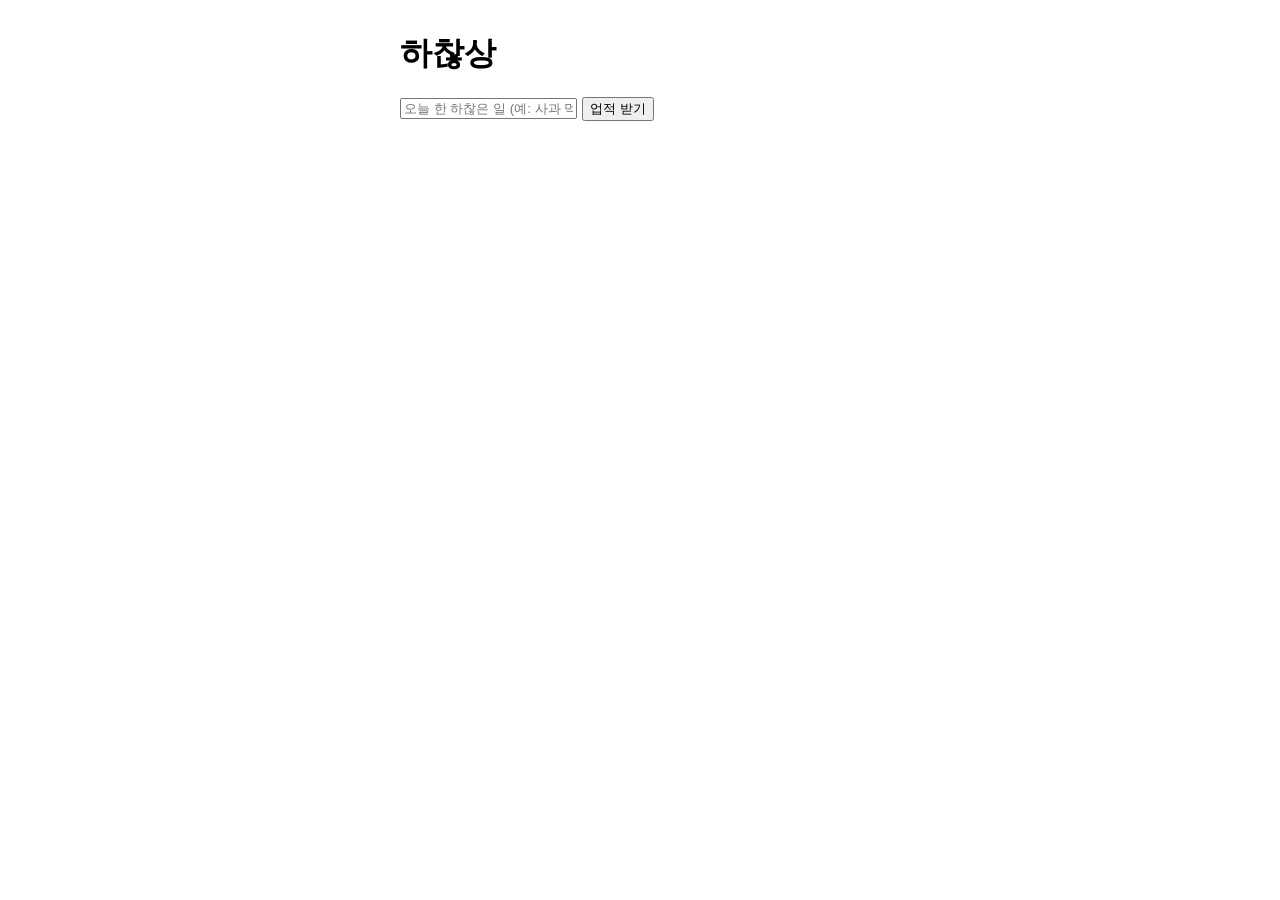
==== index.html @ 4d971efc "하찮상 스캐폴드: 공통 규격과 mock 모듈 - js/contract.js: Badge 타입, 상수, 모듈별 export 규격 - badge-engine.js / storage.j" ====
<!doctype html>
<html lang="ko">
<head>
  <meta charset="utf-8" />
  <meta name="viewport" content="width=device-width, initial-scale=1" />
  <title>하찮상</title>
  <link rel="stylesheet" href="css/style.css" />
</head>
<body>
  <!-- A가 이 파일과 css/style.css, js/app.js를 소유합니다. 아래는 mock이 돌아가는지 확인용 최소 화면. -->
  <main id="app">
    <h1>하찮상</h1>
    <form id="deed-form">
      <input id="deed" placeholder="오늘 한 하찮은 일 (예: 사과 먹음)" required />
      <button>업적 받기</button>
    </form>
    <section id="result"></section>
    <section id="collection"></section>
  </main>
  <script type="module" src="js/app.js"></script>
</body>
</html>
---- css/style.css ----
/* A가 소유. 임시 스타일. */
body { font-family: system-ui, sans-serif; max-width: 480px; margin: 2rem auto; padding: 0 1rem; }
#collection svg { margin: 4px; }
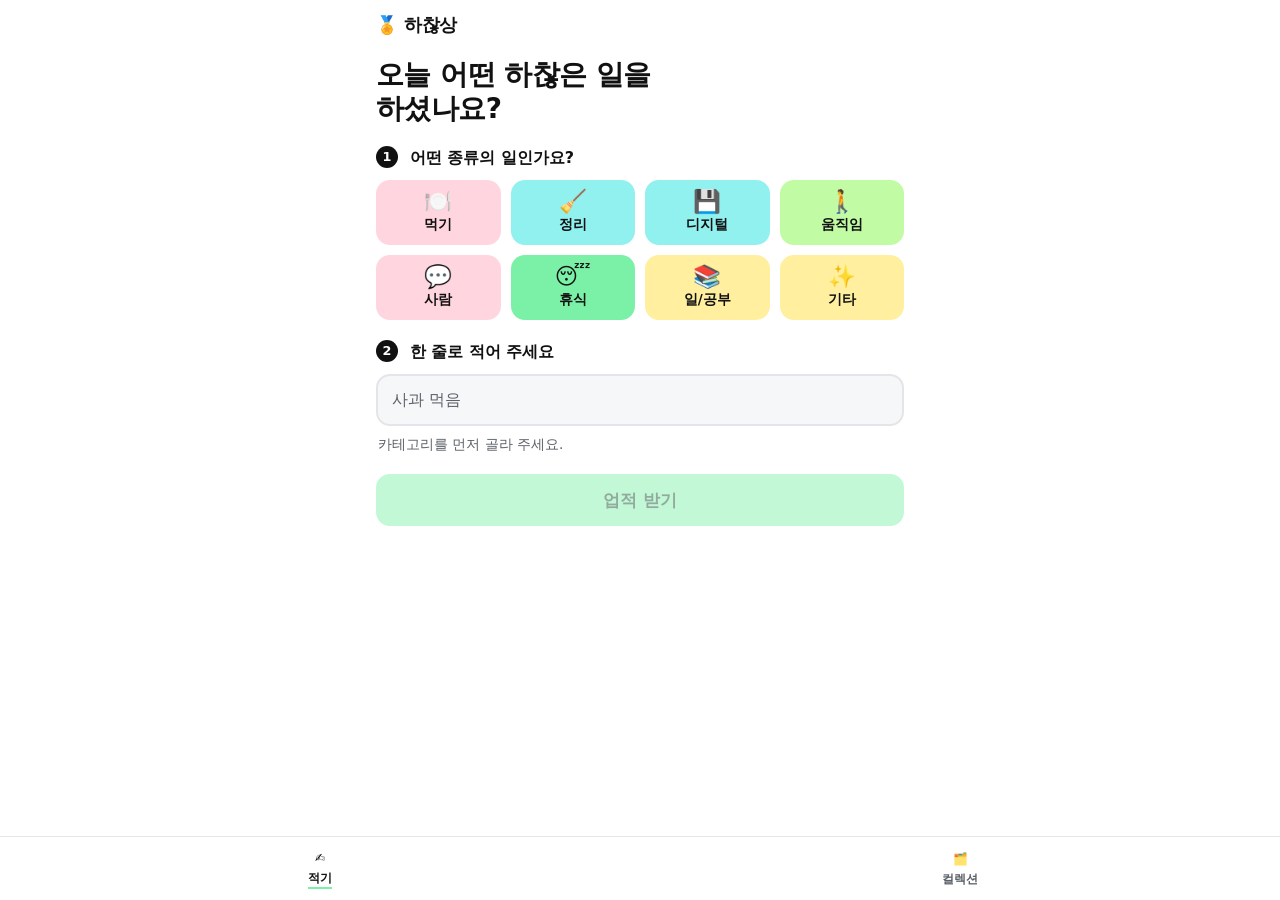
==== commit 69dfb526: "A 화면 3개: 카테고리 먼저 고르고 한 줄 적는 입력, 봄 파스텔 5색 Julie 결정 두 가지를 화면에 반영한다. - 입력은 자유 문장 하나가 아니라 카테고리(8칸)를 먼저 고" ====
--- a/index.html
+++ b/index.html
@@ -3,20 +3,108 @@
 <head>
   <meta charset="utf-8" />
   <meta name="viewport" content="width=device-width, initial-scale=1" />
+  <meta name="color-scheme" content="light dark" />
   <title>하찮상</title>
   <link rel="stylesheet" href="css/style.css" />
 </head>
 <body>
-  <!-- A가 이 파일과 css/style.css, js/app.js를 소유합니다. 아래는 mock이 돌아가는지 확인용 최소 화면. -->
+  <!-- A 소유: index.html, css/style.css, js/app.js. 화면 전환은 URL hash(#home, #award, #collection). -->
+  <header class="top">
+    <a class="brand" href="#home">🏅 하찮상</a>
+  </header>
+
   <main id="app">
-    <h1>하찮상</h1>
-    <form id="deed-form">
-      <input id="deed" placeholder="오늘 한 하찮은 일 (예: 사과 먹음)" required />
-      <button>업적 받기</button>
-    </form>
-    <section id="result"></section>
-    <section id="collection"></section>
+
+    <!-- 1. 입력 -->
+    <section id="home" class="screen" aria-labelledby="home-title" hidden>
+      <h1 id="home-title" class="screen-title" tabindex="-1">오늘 어떤 하찮은 일을<br />하셨나요?</h1>
+
+      <form id="deed-form" novalidate>
+        <fieldset class="step">
+          <legend><span class="step-no">1</span> 어떤 종류의 일인가요?</legend>
+          <div id="category-chips" class="chips" role="radiogroup" aria-label="카테고리"></div>
+        </fieldset>
+
+        <div class="step">
+          <label for="deed"><span class="step-no">2</span> 한 줄로 적어 주세요</label>
+          <div class="input-row">
+            <input id="deed" name="deed" type="text" maxlength="200" autocomplete="off" enterkeyhint="done" placeholder="사과 먹음" />
+          </div>
+          <p id="deed-hint" class="hint" aria-live="polite">카테고리를 먼저 골라 주세요.</p>
+        </div>
+
+        <button id="submit-btn" class="btn btn-primary btn-big" type="submit" disabled>업적 받기</button>
+      </form>
+
+      <section id="today" class="today" aria-labelledby="today-title" hidden>
+        <h2 id="today-title" class="sub-title">오늘 받은 업적</h2>
+        <ul id="today-list" class="mini-grid"></ul>
+      </section>
+    </section>
+
+    <!-- 2. 수여 -->
+    <section id="award" class="screen" aria-labelledby="award-title" hidden>
+      <p class="award-kicker">업적 달성</p>
+      <div id="medal" class="medal" aria-hidden="true"></div>
+      <h1 id="award-title" class="award-name" tabindex="-1"></h1>
+      <p id="award-desc" class="award-desc"></p>
+      <p class="award-meta"><span id="award-rarity" class="rarity"></span> <span id="award-date"></span></p>
+      <p id="award-deed" class="award-deed"></p>
+      <div class="actions">
+        <button id="save-btn" class="btn btn-primary btn-big" type="button">컬렉션에 보관</button>
+        <button id="image-btn" class="btn btn-big" type="button">이미지로 저장</button>
+        <a class="btn btn-ghost btn-big" href="#home">다른 일 적기</a>
+      </div>
+    </section>
+
+    <!-- 3. 컬렉션 -->
+    <section id="collection" class="screen" aria-labelledby="collection-title" hidden>
+      <h1 id="collection-title" class="screen-title" tabindex="-1">쌓이는 하찮음</h1>
+
+      <div class="stats">
+        <div class="stat"><span id="stat-total" class="stat-num">0</span><span class="stat-label">총 업적</span></div>
+        <div class="stat"><span id="stat-streak" class="stat-num">0</span><span class="stat-label">연속 일수</span></div>
+      </div>
+      <ul id="stat-categories" class="cat-bars" aria-label="카테고리 분포"></ul>
+
+      <div id="badge-groups" class="groups"></div>
+      <p id="empty-collection" class="empty" hidden>아직 받은 업적이 없어요.<br /><a href="#home">첫 하찮은 일 적으러 가기</a></p>
+
+      <details class="settings">
+        <summary>내보내기 · 가져오기</summary>
+        <div class="settings-body">
+          <button id="export-btn" class="btn" type="button">JSON으로 내보내기</button>
+          <label class="btn file-btn">가져오기<input id="import-input" type="file" accept=".json,application/json" /></label>
+          <p class="hint">내보낸 파일을 다른 기기에서 가져오면 업적이 합쳐져요. 같은 업적은 중복으로 들어가지 않아요.</p>
+        </div>
+      </details>
+    </section>
   </main>
+
+  <nav class="tabbar" aria-label="화면 이동">
+    <a href="#home" data-tab="home">✍️ <span>적기</span></a>
+    <a href="#collection" data-tab="collection">🗂️ <span>컬렉션</span></a>
+  </nav>
+
+  <!-- 뱃지 상세 -->
+  <dialog id="detail" class="detail" aria-labelledby="detail-title">
+    <div class="detail-top">
+      <div id="detail-medal" class="detail-medal" aria-hidden="true"></div>
+      <h2 id="detail-title" class="award-name"></h2>
+      <p id="detail-desc" class="award-desc"></p>
+      <p class="award-meta"><span id="detail-rarity" class="rarity"></span> <span id="detail-date"></span></p>
+      <p id="detail-deed" class="award-deed"></p>
+    </div>
+    <div class="detail-actions">
+      <button id="detail-delete" class="btn btn-danger" type="button">삭제</button>
+      <button id="detail-confirm" class="btn btn-danger" type="button" hidden>정말 삭제</button>
+      <button id="detail-cancel" class="btn" type="button" hidden>취소</button>
+      <button id="detail-close" class="btn btn-ghost" type="button">닫기</button>
+    </div>
+  </dialog>
+
+  <div id="toast" class="toast" role="status" aria-live="polite"></div>
+
   <script type="module" src="js/app.js"></script>
 </body>
 </html>
--- a/css/style.css
+++ b/css/style.css
@@ -1,3 +1,239 @@
-/* A가 소유. 임시 스타일. */
-body { font-family: system-ui, sans-serif; max-width: 480px; margin: 2rem auto; padding: 0 1rem; }
-#collection svg { margin: 4px; }
+/* css/style.css - A 소유. 색은 변수로만, 다크모드는 prefers-color-scheme. */
+
+:root {
+  /* 봄 파스텔 5색 (Julie 결정, 2026-10-18) */
+  --c-aqua: #90F1EF;
+  --c-pink: #FFD6E0;
+  --c-gold: #FFEF9F;
+  --c-lime: #C1FBA4;
+  --c-mint: #7BF1A8;
+
+  --bg: #FFFFFF;
+  --surface: #F6F7F8;
+  --fg: #111111;
+  --muted: #5C6168;
+  --line: #E3E5E8;
+  --accent: var(--c-mint);
+  --accent-fg: #0D4A2A;
+  --danger: #C0233C;
+  --danger-fg: #FFFFFF;
+  --focus: #0D4A2A;
+  --shadow: 0 6px 24px rgba(0, 0, 0, .08);
+  --radius: 16px;
+  --tabbar-h: 64px;
+}
+
+@media (prefers-color-scheme: dark) {
+  :root {
+    --bg: #121212;
+    --surface: #1C1D1F;
+    --fg: #F4F4F4;
+    --muted: #A5A9B0;
+    --line: #2C2E31;
+    --focus: var(--c-mint);
+    --shadow: 0 6px 24px rgba(0, 0, 0, .5);
+  }
+}
+
+/* 카테고리별 칩 색: 5색을 8칸에 배분 */
+[data-cat="food"]    { --chip: var(--c-pink); }
+[data-cat="social"]  { --chip: var(--c-pink); }
+[data-cat="clean"]   { --chip: var(--c-aqua); }
+[data-cat="digital"] { --chip: var(--c-aqua); }
+[data-cat="move"]    { --chip: var(--c-lime); }
+[data-cat="rest"]    { --chip: var(--c-mint); }
+[data-cat="work"]    { --chip: var(--c-gold); }
+[data-cat="etc"]     { --chip: var(--c-gold); }
+
+* { box-sizing: border-box; }
+[hidden] { display: none !important; }
+html { -webkit-text-size-adjust: 100%; }
+body {
+  margin: 0;
+  background: var(--bg);
+  color: var(--fg);
+  font-family: -apple-system, BlinkMacSystemFont, "Apple SD Gothic Neo", "Pretendard", "Noto Sans KR", system-ui, sans-serif;
+  line-height: 1.5;
+  min-height: 100dvh;
+  padding-bottom: calc(var(--tabbar-h) + env(safe-area-inset-bottom));
+}
+a { color: inherit; }
+button, input { font: inherit; color: inherit; }
+:focus-visible { outline: 3px solid var(--focus); outline-offset: 2px; }
+
+.top {
+  display: flex; align-items: center; justify-content: space-between;
+  padding: 12px 16px; max-width: 560px; margin: 0 auto;
+}
+.brand { font-weight: 800; text-decoration: none; font-size: 1.1rem; letter-spacing: -.01em; }
+
+#app { max-width: 560px; margin: 0 auto; padding: 0 16px 24px; }
+.screen[hidden] { display: none; }
+.screen-title {
+  font-size: 1.75rem; line-height: 1.2; letter-spacing: -.02em; font-weight: 800;
+  margin: 8px 0 20px;
+}
+.screen-title:focus { outline: none; }
+.sub-title { font-size: 1rem; font-weight: 700; margin: 0 0 8px; color: var(--muted); }
+
+/* ---------- 입력 ---------- */
+.step { border: 0; padding: 0; margin: 0 0 20px; min-width: 0; }
+.step legend, .step > label {
+  display: block; font-weight: 700; margin-bottom: 10px; padding: 0;
+}
+.step-no {
+  display: inline-grid; place-items: center; width: 22px; height: 22px; border-radius: 50%;
+  background: var(--fg); color: var(--bg); font-size: .8rem; font-weight: 800; margin-right: 6px;
+  vertical-align: 2px;
+}
+.chips { display: grid; grid-template-columns: repeat(4, 1fr); gap: 8px; }
+.chip {
+  display: flex; flex-direction: column; align-items: center; justify-content: center; gap: 2px;
+  min-height: 64px; padding: 8px 4px; border-radius: 14px; border: 2px solid transparent;
+  background: var(--chip); color: #111111; cursor: pointer; font-weight: 700; font-size: .85rem;
+  transition: transform .12s ease, border-color .12s ease;
+}
+.chip .emoji { font-size: 1.4rem; line-height: 1; }
+.chip:hover { transform: translateY(-1px); }
+.chip[aria-checked="true"] { border-color: var(--fg); box-shadow: 0 0 0 2px var(--bg) inset; }
+@media (prefers-color-scheme: dark) {
+  .chip { filter: saturate(.9); }
+  .chip[aria-checked="true"] { border-color: var(--c-mint); }
+}
+
+.input-row { display: flex; }
+#deed {
+  flex: 1; min-width: 0; min-height: 52px; padding: 12px 14px; border-radius: 14px;
+  border: 2px solid var(--line); background: var(--surface);
+}
+#deed:focus { border-color: var(--focus); outline: none; }
+#deed::placeholder { color: var(--muted); }
+.hint { margin: 8px 2px 0; font-size: .85rem; color: var(--muted); }
+
+.btn {
+  display: inline-flex; align-items: center; justify-content: center; gap: 6px;
+  min-height: 44px; padding: 10px 18px; border-radius: 14px; border: 2px solid var(--line);
+  background: var(--surface); font-weight: 700; cursor: pointer; text-decoration: none;
+}
+.btn:hover { border-color: var(--fg); }
+.btn:disabled { opacity: .45; cursor: not-allowed; }
+.btn:disabled:hover { border-color: var(--line); }
+.btn-primary { background: var(--accent); color: var(--accent-fg); border-color: var(--accent); }
+.btn-primary:hover { border-color: var(--accent-fg); }
+.btn-ghost { background: transparent; border-color: transparent; color: var(--muted); }
+.btn-danger { background: var(--danger); color: var(--danger-fg); border-color: var(--danger); }
+.btn-big { width: 100%; min-height: 52px; font-size: 1.05rem; }
+.file-btn { position: relative; overflow: hidden; }
+.file-btn input { position: absolute; inset: 0; opacity: 0; cursor: pointer; }
+.file-btn:focus-within { outline: 3px solid var(--focus); outline-offset: 2px; }
+
+.today { margin-top: 32px; }
+.mini-grid { list-style: none; margin: 0; padding: 0; display: flex; flex-wrap: wrap; gap: 8px; }
+.mini-grid li { display: flex; align-items: center; gap: 6px; padding: 6px 10px 6px 6px;
+  border-radius: 999px; background: var(--surface); font-size: .85rem; font-weight: 700; }
+.mini-grid svg { width: 32px; height: 32px; }
+
+/* ---------- 수여 ---------- */
+#award { text-align: center; padding-top: 8px; }
+.award-kicker { margin: 0; color: var(--muted); font-weight: 700; letter-spacing: .12em; font-size: .8rem; }
+.medal { display: grid; place-items: center; margin: 12px auto 8px; width: 240px; max-width: 70vw; aspect-ratio: 1; }
+.medal svg { width: 100%; height: 100%; filter: drop-shadow(0 10px 20px rgba(0, 0, 0, .15)); }
+.award-name { font-size: 1.9rem; line-height: 1.15; letter-spacing: -.02em; font-weight: 800; margin: 8px 0 6px; overflow-wrap: anywhere; }
+.award-name:focus { outline: none; }
+.award-desc { margin: 0 0 10px; font-size: 1.05rem; }
+.award-meta { margin: 0; color: var(--muted); font-size: .9rem; }
+.rarity {
+  display: inline-block; padding: 2px 10px; border-radius: 999px; font-weight: 800; font-size: .8rem;
+  background: var(--surface); color: var(--fg); border: 1px solid var(--line);
+}
+.rarity[data-rarity="rare"] { background: var(--c-aqua); color: #0B4A48; border-color: transparent; }
+.rarity[data-rarity="epic"] { background: var(--c-pink); color: #6B1F33; border-color: transparent; }
+.rarity[data-rarity="legendary"] { background: var(--c-gold); color: #5A4400; border-color: transparent; }
+.award-deed { margin: 12px 0 0; color: var(--muted); font-size: .9rem; overflow-wrap: anywhere; }
+.award-deed::before { content: "“"; } .award-deed::after { content: "”"; }
+.actions { display: grid; gap: 10px; margin-top: 24px; }
+
+/* 등장 애니메이션: 메달이 뒤집히며 나타남 */
+.medal.enter svg { animation: medal-in .8s cubic-bezier(.2, .8, .2, 1) both; }
+.enter ~ .award-name, .enter ~ .award-desc, .enter ~ .award-meta, .enter ~ .award-deed, .enter ~ .actions {
+  animation: rise .5s ease .45s both;
+}
+@keyframes medal-in {
+  0%   { transform: rotateY(90deg) scale(.6); opacity: 0; }
+  60%  { transform: rotateY(-15deg) scale(1.06); opacity: 1; }
+  100% { transform: rotateY(0) scale(1); }
+}
+@keyframes rise { from { transform: translateY(10px); opacity: 0; } to { transform: none; opacity: 1; } }
+@media (prefers-reduced-motion: reduce) {
+  .medal.enter svg, .enter ~ * { animation: none !important; }
+  .chip, .btn { transition: none; }
+}
+
+/* ---------- 컬렉션 ---------- */
+.stats { display: grid; grid-template-columns: 1fr 1fr; gap: 10px; margin-bottom: 12px; }
+.stat { background: var(--surface); border-radius: var(--radius); padding: 14px; display: grid; }
+.stat-num { font-size: 2rem; font-weight: 800; letter-spacing: -.02em; line-height: 1.1; }
+.stat-label { color: var(--muted); font-size: .85rem; font-weight: 700; }
+.cat-bars { list-style: none; margin: 0 0 24px; padding: 0; display: grid; gap: 6px; }
+.cat-bars li { display: grid; grid-template-columns: 84px 1fr 28px; align-items: center; gap: 8px; font-size: .85rem; }
+.cat-bars .bar { height: 10px; border-radius: 999px; background: var(--surface); overflow: hidden; }
+.cat-bars .bar i { display: block; height: 100%; background: var(--chip); border-radius: 999px; }
+.cat-bars .n { text-align: right; color: var(--muted); font-weight: 700; }
+
+.groups { display: grid; gap: 20px; }
+.group-title { font-size: .9rem; color: var(--muted); font-weight: 700; margin: 0 0 8px; }
+.grid { list-style: none; margin: 0; padding: 0; display: grid; grid-template-columns: repeat(3, 1fr); gap: 10px; }
+.grid button {
+  width: 100%; display: grid; justify-items: center; gap: 4px; padding: 8px 6px 10px;
+  border-radius: var(--radius); border: 2px solid transparent; background: var(--surface); cursor: pointer;
+  font-size: .8rem; font-weight: 700; text-align: center;
+}
+.grid button:hover { border-color: var(--fg); }
+.grid svg { width: 100%; height: auto; max-width: 110px; }
+.grid .title { overflow: hidden; text-overflow: ellipsis; white-space: nowrap; max-width: 100%; }
+.empty { text-align: center; color: var(--muted); padding: 40px 0; }
+
+.settings { margin-top: 32px; border-top: 1px solid var(--line); padding-top: 12px; }
+.settings summary { cursor: pointer; font-weight: 700; min-height: 44px; display: flex; align-items: center; }
+.settings-body { display: flex; flex-wrap: wrap; gap: 10px; padding: 8px 0; }
+.settings-body .hint { flex-basis: 100%; }
+
+/* ---------- 하단 탭 ---------- */
+.tabbar {
+  position: fixed; left: 0; right: 0; bottom: 0; height: calc(var(--tabbar-h) + env(safe-area-inset-bottom));
+  padding-bottom: env(safe-area-inset-bottom);
+  display: grid; grid-template-columns: 1fr 1fr; background: var(--bg); border-top: 1px solid var(--line);
+}
+.tabbar a {
+  display: flex; flex-direction: column; align-items: center; justify-content: center; gap: 2px;
+  text-decoration: none; font-size: .75rem; font-weight: 700; color: var(--muted); min-height: 44px;
+}
+.tabbar a[aria-current="page"] { color: var(--fg); }
+.tabbar a[aria-current="page"] span { border-bottom: 2px solid var(--accent); }
+
+/* ---------- 상세 다이얼로그 ---------- */
+.detail {
+  border: 0; border-radius: 20px 20px 0 0; padding: 20px 16px calc(16px + env(safe-area-inset-bottom));
+  width: 100%; max-width: 560px; margin: auto auto 0; background: var(--bg); color: var(--fg);
+  box-shadow: var(--shadow);
+}
+.detail::backdrop { background: rgba(0, 0, 0, .45); }
+.detail-top { text-align: center; }
+.detail-medal { width: 160px; margin: 0 auto 6px; }
+.detail-medal svg { width: 100%; height: auto; }
+.detail .award-name { font-size: 1.4rem; }
+.detail-actions { display: flex; flex-wrap: wrap; gap: 8px; justify-content: center; margin-top: 18px; }
+
+/* ---------- 토스트 ---------- */
+.toast {
+  position: fixed; left: 50%; bottom: calc(var(--tabbar-h) + 16px + env(safe-area-inset-bottom));
+  transform: translate(-50%, 20px); opacity: 0; pointer-events: none;
+  background: var(--fg); color: var(--bg); padding: 10px 16px; border-radius: 999px; font-weight: 700;
+  font-size: .9rem; transition: opacity .2s, transform .2s; max-width: calc(100% - 32px);
+}
+.toast.show { opacity: 1; transform: translate(-50%, 0); }
+
+@media (min-width: 480px) {
+  .chips { gap: 10px; }
+  .grid { grid-template-columns: repeat(4, 1fr); }
+}
